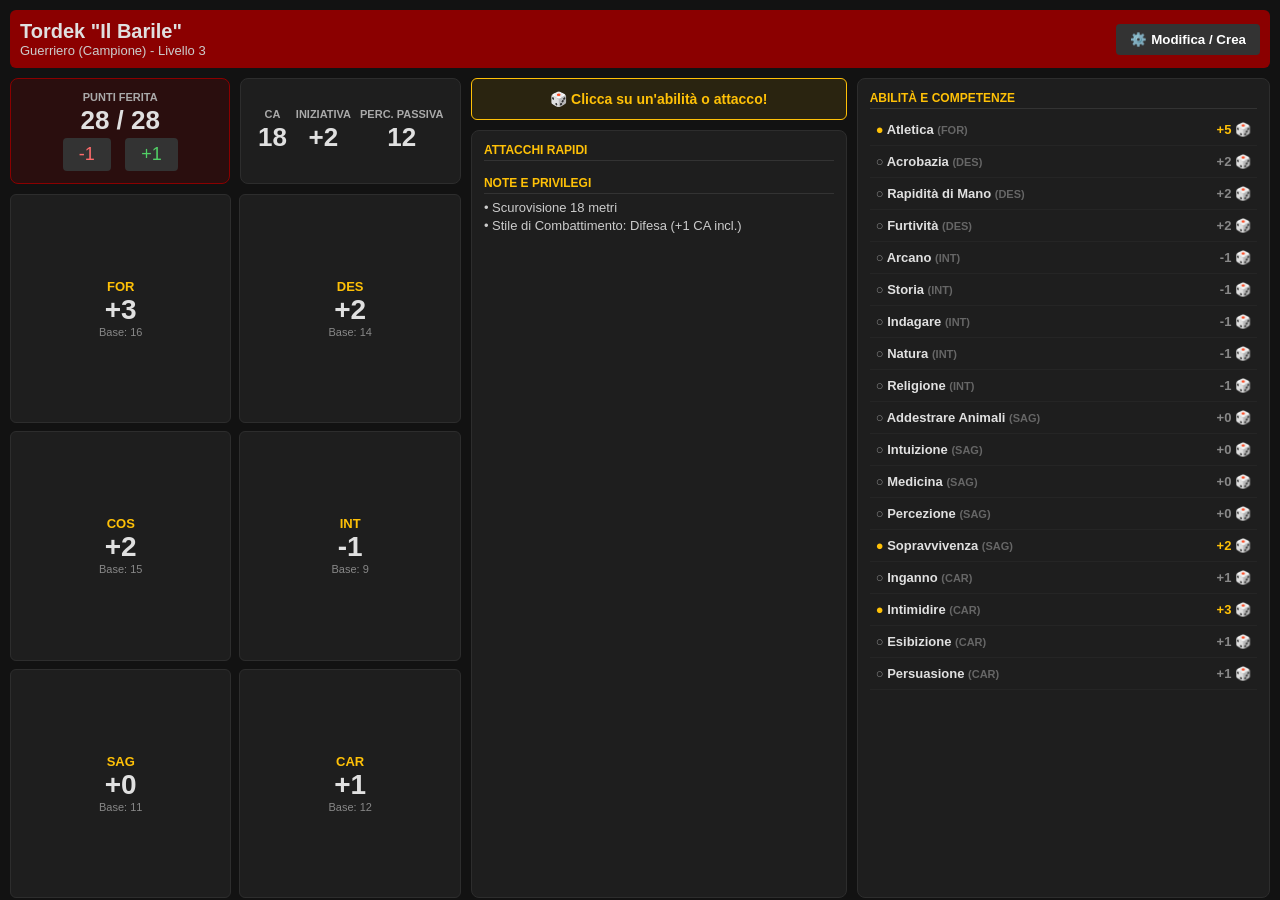
==== Scheda personaggio DND web/index.html @ 630c01a8 "Add files via upload" ====
<!DOCTYPE html>
<html lang="it">
<head>
    <meta charset="UTF-8">
    <meta name="viewport" content="width=device-width, initial-scale=1.0, maximum-scale=1.0, user-scalable=no">
    <title>Scheda D&D 5e</title>
    <link rel="manifest" href="manifest.json">
    <!-- Collegamento allo stile esterno -->
    <link rel="stylesheet" href="style.css">
</head>
<body>

    <header>
        <div>
            <h1 id="header-nome">Caricamento...</h1>
            <p id="header-classe">Attendere prego</p>
        </div>
        <button class="btn-header" onclick="switchSchermata()">⚙️ Modifica / Crea</button>
    </header>

    <!-- 1. VISTA SCHERMA DI GIOCO -->
    <div id="schermata-gioco" class="dashboard">
        <!-- Colonna Sinistra (Vitali + Caratteristiche) -->
        <div class="col-sinistra">
            <div class="row-vitali">
                <div class="card card-pf box-vitale">
                    <h3>Punti Ferita</h3>
                    <div class="valore"><span id="pf-attuali">0</span> / <span id="pf-massimi">0</span></div>
                    <div>
                        <button class="btn-pf meno" onclick="modificaPF(-1)">-1</button>
                        <button class="btn-pf piu" onclick="modificaPF(1)">+1</button>
                    </div>
                </div>
                <div class="card box-vitale" style="display: flex; align-items: center; justify-content: space-around;">
                    <div><h3>CA</h3><div class="valore" id="valore-ca">0</div></div>
                    <div><h3>Iniziativa</h3><div class="valore" id="valore-iniz">0</div></div>
                    <div><h3>Perc. Passiva</h3><div class="valore" id="valore-perc">0</div></div>
                </div>
            </div>
            <div class="griglia-carat" id="contenitore-caratteristiche"></div>
        </div>

        <!-- Colonna Centrale (Attacchi + Note) -->
        <div class="col-destra">
            <div class="box-dadi" id="display-tiri">🎲 Clicca su un'abilità o attacco!</div>
            <div class="card" style="flex-grow: 1; overflow-y: auto;">
                <div class="sezione-titolo">Attacchi Rapidi</div>
                <ul class="lista-interattiva" id="contenitore-attacchi"></ul>
                <div class="sezione-titolo" style="margin-top: 15px;">Note e Privilegi</div>
                <div id="contenitore-note" style="font-size: 13px; white-space: pre-line; color:#ccc; line-height: 1.4;"></div>
            </div>
        </div>

        <!-- Colonna Destra (Tutte le 18 Abilità) -->
        <div class="col-destra" style="flex: 1.1;">
            <div class="card" style="height: 100%; overflow-y: auto;">
                <div class="sezione-titolo">Abilità e Competenze</div>
                <ul class="lista-interattiva" id="contenitore-competenze"></ul>
            </div>
        </div>
    </div>

    <!-- 2. VISTA PANNELLO DI MODIFICA (FORM) -->
    <div id="schermata-editor">
        <div class="form-group">
            <label>Nome Personaggio</label>
            <input type="text" id="input-nome">
        </div>
        <div class="form-group">
            <label>Classe e Livello</label>
            <input type="text" id="input-classe">
        </div>
        <div style="display: flex; gap: 10px; margin-bottom: 10px;">
            <div class="form-group" style="flex:1;">
                <label>PF Massimi</label>
                <input type="number" id="input-pf">
            </div>
            <div class="form-group" style="flex:1;">
                <label>Classe Armatura (CA)</label>
                <input type="number" id="input-ca">
            </div>
            <div class="form-group" style="flex:1;">
                <label>Iniziativa</label>
                <input type="number" id="input-iniz">
            </div>
            <div class="form-group" style="flex:1;">
                <label>Perc. Passiva</label>
                <input type="number" id="input-perc">
            </div>
            <div class="form-group" style="flex:1;">
                <label>Bonus Comp.</label>
                <input type="number" id="input-bonus-comp">
            </div>
        </div>

        <label style="display:block; font-size:11px; color:#ffc107; font-weight:bold; margin-bottom:4px;">CARATTERISTICHE (Punteggi Base)</label>
        <div class="griglia-form-carat">
            <div class="form-group"><label>FOR</label><input type="number" id="input-for"></div>
            <div class="form-group"><label>DES</label><input type="number" id="input-des"></div>
            <div class="form-group"><label>COS</label><input type="number" id="input-cos"></div>
            <div class="form-group"><label>INT</label><input type="number" id="input-int"></div>
            <div class="form-group"><label>SAG</label><input type="number" id="input-sag"></div>
            <div class="form-group"><label>CAR</label><input type="number" id="input-car"></div>
        </div>

        <div class="form-group">
            <label>Attacchi Rapidi (Formato: Nome,Bonus,Danno; Nome,Bonus,Danno)</label>
            <input type="text" id="input-attacchi">
        </div>

        <div class="form-group">
            <label>Competenze Abilità (Scrivi separate da virgola)</label>
            <input type="text" id="input-competenze">
        </div>

        <div class="form-group">
            <label>Note e Privilegi</label>
            <textarea id="input-note" rows="4"></textarea>
        </div>

        <button class="btn-salva" onclick="salvaDatiPersonaggio()">💾 Salva nel Tablet</button>
    </div>

    <!-- Collegamento script nell'ordine corretto -->
    <script src="js/data.js"></script>
    <script src="js/logic.js"></script>
    <script>
        // Avvio dell'app e Service Worker
        window.onload = function() {
            inizializzaApp();
        };
        if ('serviceWorker' in navigator) { 
            navigator.serviceWorker.register('sw.js'); 
        }
    </script>
</body>
</html>
---- Scheda personaggio DND web/style.css ----
/* style.css */

* { 
    box-sizing: border-box; 
    margin: 0; 
    padding: 0; 
}

body { 
    background-color: #121212; 
    color: #e0e0e0; 
    font-family: 'Segoe UI', sans-serif; 
    padding: 10px; 
    height: 100vh;
    overflow: hidden;
}

header { 
    background-color: #8b0000; 
    padding: 10px; 
    border-radius: 6px; 
    margin-bottom: 10px; 
    display: flex; 
    justify-content: space-between; 
    align-items: center; 
}

header h1 {
    font-size: 20px;
}

header p {
    font-size: 13px;
    color: #ccc;
}

.btn-header { 
    background: #333; 
    color: white; 
    border: none; 
    padding: 8px 14px; 
    border-radius: 4px; 
    cursor: pointer; 
    font-weight: bold; 
}

/* DASHBOARD A TRE COLONNE (OTTIMIZZATA TABLET) */
.dashboard { 
    display: flex; 
    gap: 10px; 
    height: calc(100vh - 80px); 
}

.col-sinistra { 
    flex: 1.2; 
    display: flex; 
    flex-direction: column; 
    gap: 10px; 
}

.col-destra { 
    flex: 1; 
    display: flex;
    flex-direction: column;
    gap: 10px;
}

.card { 
    background-color: #1e1e1e; 
    border-radius: 8px; 
    padding: 12px; 
    border: 1px solid #2d2d2d; 
}

.card-pf { 
    background-color: rgba(139, 0, 0, 0.2); 
    border: 1px solid #8b0000; 
}

.row-vitali { 
    display: flex; 
    gap: 10px; 
}

.box-vitale { 
    flex: 1; 
    text-align: center; 
}

.box-vitale h3 { 
    font-size: 11px; 
    color: #aaaaaa; 
    text-transform: uppercase; 
}

.box-vitale .valore { 
    font-size: 26px; 
    font-weight: bold; 
    margin: 2px 0; 
}

.btn-pf { 
    background: #333; 
    color: #fff; 
    border: none; 
    padding: 6px 16px; 
    font-size: 18px; 
    border-radius: 4px; 
    cursor: pointer; 
    margin: 0 5px; 
}

.btn-pf.meno { color: #ff6b6b; }
.btn-pf.piu { color: #51cf66; }

/* GRIGLIA CARATTERISTICHE */
.griglia-carat { 
    display: grid; 
    grid-template-columns: repeat(2, 1fr); 
    gap: 8px; 
    flex-grow: 1; 
}

@media (orientation: portrait) {
    body {
        overflow-y: auto; /* Permette lo scorrimento di tutta la pagina */
        height: auto;
    }

    .dashboard { 
        display: flex;
        flex-direction: column; /* Le colonne si posizionano una SOTTO l'altra */
        height: auto; 
        gap: 15px;
    }

    .col-sinistra, .col-destra { 
        flex: none; 
        width: 100%; /* Ogni blocco occupa tutta la larghezza dello schermo */
    }

    /* In verticale abbiamo più spazio in larghezza per riga: 
       portiamo la griglia delle caratteristiche a 3 colonne! */
    .griglia-carat { 
        grid-template-columns: repeat(3, 1fr); 
    }
    
    /* Impediamo alle schede interne di bloccarsi, lasciamole fluire */
    .card {
        height: auto !important;
        max-height: none !important;
    }
    
    /* Il box dei tiri di dado lo fissiamo in alto o lo rendiamo ben visibile */
    .box-dadi {
        position: sticky;
        top: 0;
        z-index: 10;
        box-shadow: 0 4px 10px rgba(0,0,0,0.5);
    }
}

.box-carat { 
    background: #1e1e1e; 
    border: 1px solid #2d2d2d; 
    border-radius: 6px; 
    text-align: center; 
    display: flex;
    flex-direction: column;
    justify-content: center;
    padding: 5px;
}

.box-carat .nome-carat { 
    font-weight: bold; 
    color: #ffc107; 
    font-size: 13px; 
}

.box-carat .mod-carat { 
    font-size: 28px; 
    font-weight: bold; 
}

.box-carat .base-carat { 
    font-size: 11px; 
    color: #888; 
}

/* PANNELLO TIRI E LISTE */
.box-dadi { 
    background: rgba(255, 193, 7, 0.1); 
    border: 1px solid #ffc107; 
    color: #ffc107; 
    padding: 12px; 
    border-radius: 6px; 
    font-weight: bold; 
    font-size: 14px; 
    text-align: center;
}

.sezione-titolo { 
    font-size: 12px; 
    font-weight: bold; 
    color: #ffc107; 
    margin-bottom: 5px; 
    text-transform: uppercase; 
    border-bottom: 1px solid #333; 
    padding-bottom: 3px; 
}

.lista-interattiva { 
    list-style: none; 
}

.elemento-cliccabile { 
    padding: 8px 6px; 
    border-bottom: 1px solid #252525; 
    cursor: pointer; 
    display: flex; 
    justify-content: space-between; 
    align-items: center; 
}

.elemento-cliccabile:hover { 
    background-color: #252525; 
}

.elemento-cliccabile .nome { 
    font-weight: bold; 
    font-size: 13px; 
}

.elemento-cliccabile .sottotitolo { 
    font-size: 11px; 
    color: #aaa; 
}

/* SCHERMATA FORM EDITOR */
#schermata-editor { 
    display: none; 
    background-color: #1e1e1e; 
    padding: 15px; 
    border-radius: 8px; 
    border: 1px solid #2d2d2d; 
    max-height: calc(100vh - 80px); 
    overflow-y: auto; 
}

.form-group { 
    margin-bottom: 10px; 
}

.form-group label { 
    display: block; 
    font-size: 11px; 
    color: #ffc107; 
    margin-bottom: 3px; 
    font-weight: bold; 
}

.form-group input, .form-group textarea { 
    width: 100%; 
    background: #2d2d2d; 
    border: 1px solid #444; 
    padding: 8px; 
    color: white; 
    border-radius: 4px; 
    font-size: 14px;
}

.griglia-form-carat { 
    display: grid; 
    grid-template-columns: repeat(6, 1fr); 
    gap: 8px; 
    margin-bottom: 10px; 
}

.btn-salva { 
    background: #51cf66; 
    color: white; 
    padding: 12px; 
    border: none; 
    border-radius: 4px; 
    font-weight: bold; 
    cursor: pointer; 
    width: 100%; 
    font-size: 16px; 
}
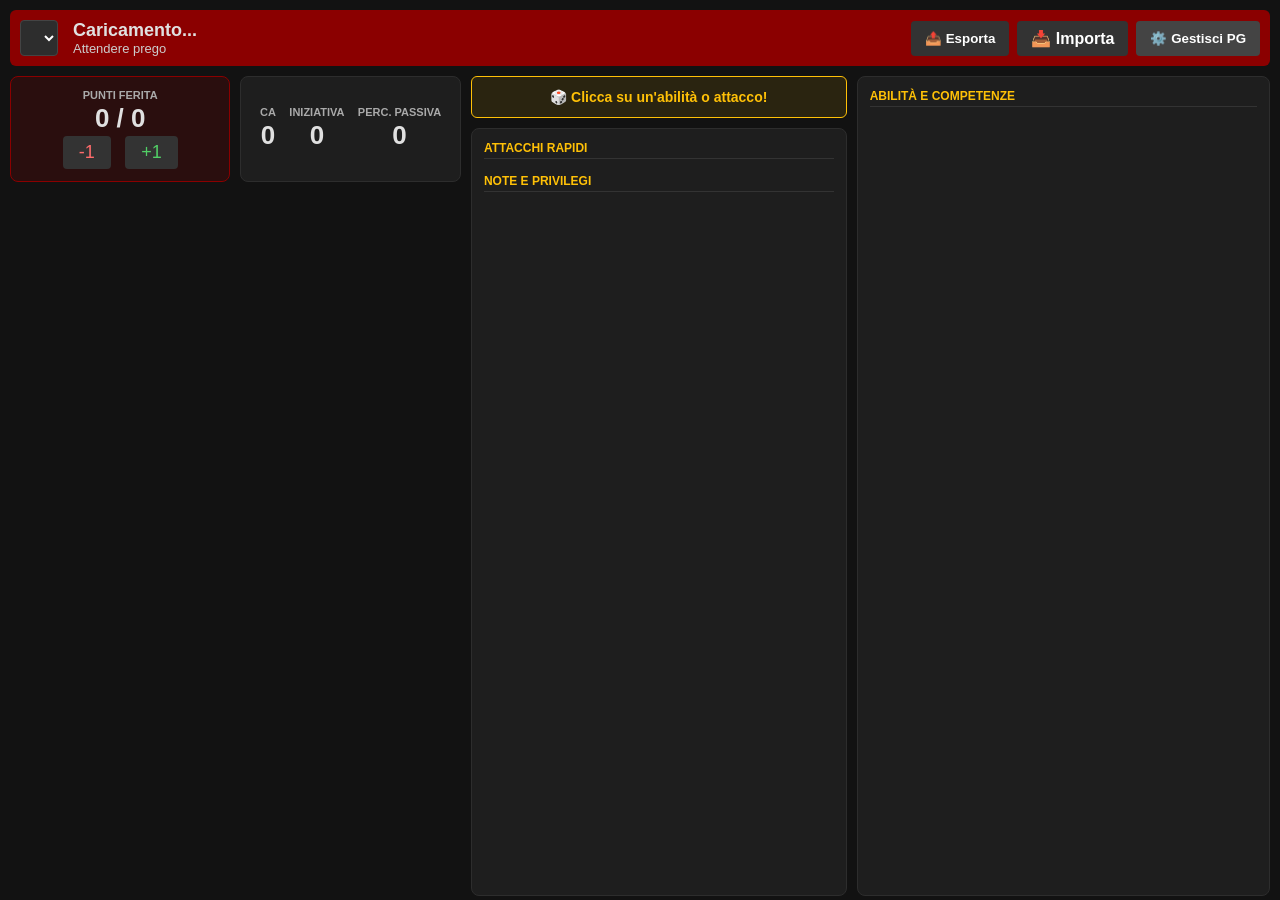
==== commit f317fcac: "Add files via upload" ====
--- a/Scheda personaggio DND web/index.html
+++ b/Scheda personaggio DND web/index.html
@@ -3,24 +3,32 @@
 <head>
     <meta charset="UTF-8">
     <meta name="viewport" content="width=device-width, initial-scale=1.0, maximum-scale=1.0, user-scalable=no">
-    <title>Scheda D&D 5e</title>
+    <title>Scheda D&D 5e Multi-PG</title>
     <link rel="manifest" href="manifest.json">
-    <!-- Collegamento allo stile esterno -->
     <link rel="stylesheet" href="style.css">
 </head>
 <body>
 
     <header>
-        <div>
-            <h1 id="header-nome">Caricamento...</h1>
-            <p id="header-classe">Attendere prego</p>
+        <div style="display: flex; align-items: center; gap: 15px;">
+            <!-- Menu a tendina per cambiare al volo personaggio -->
+            <select id="selettore-pg" onchange="cambiaPersonaggio(this.value)" style="background:#2d2d2d; color:white; border:1px solid #444; padding:8px; font-weight:bold; border-radius:4px; font-size:14px; max-width:180px;"></select>
+            <div>
+                <h1 id="header-nome" style="font-size:18px;">Caricamento...</h1>
+                <p id="header-classe">Attendere prego</p>
+            </div>
         </div>
-        <button class="btn-header" onclick="switchSchermata()">⚙️ Modifica / Crea</button>
+        <div style="display:flex; gap:8px;">
+            <button class="btn-header" onclick="esportaDatiDND()">📤 Esporta</button>
+            <label class="btn-header" style="cursor:pointer; display:inline-block;">
+                📥 Importa <input type="file" id="file-import" accept=".json" onchange="importiDatiDND(event)" style="display:none;">
+            </label>
+            <button class="btn-header" style="background:#444;" onclick="switchSchermata()">⚙️ Gestisci PG</button>
+        </div>
     </header>
 
     <!-- 1. VISTA SCHERMA DI GIOCO -->
     <div id="schermata-gioco" class="dashboard">
-        <!-- Colonna Sinistra (Vitali + Caratteristiche) -->
         <div class="col-sinistra">
             <div class="row-vitali">
                 <div class="card card-pf box-vitale">
@@ -40,7 +48,6 @@
             <div class="griglia-carat" id="contenitore-caratteristiche"></div>
         </div>
 
-        <!-- Colonna Centrale (Attacchi + Note) -->
         <div class="col-destra">
             <div class="box-dadi" id="display-tiri">🎲 Clicca su un'abilità o attacco!</div>
             <div class="card" style="flex-grow: 1; overflow-y: auto;">
@@ -51,7 +58,6 @@
             </div>
         </div>
 
-        <!-- Colonna Destra (Tutte le 18 Abilità) -->
         <div class="col-destra" style="flex: 1.1;">
             <div class="card" style="height: 100%; overflow-y: auto;">
                 <div class="sezione-titolo">Abilità e Competenze</div>
@@ -62,6 +68,16 @@
 
     <!-- 2. VISTA PANNELLO DI MODIFICA (FORM) -->
     <div id="schermata-editor">
+        <!-- Scelta Azione (Modifica o Nuovo) -->
+        <div class="card" style="margin-bottom: 15px; background: #252525; display:flex; gap:20px; padding:10px;">
+            <label style="color:white; font-weight:bold; font-size:14px; cursor:pointer;">
+                <input type="radio" name="azione-pg" id="editor-modifica" checked> ✏️ Modifica Personaggio Attuale
+            </label>
+            <label style="color:#ffc107; font-weight:bold; font-size:14px; cursor:pointer;">
+                <input type="radio" name="azione-pg" id="editor-nuovo"> ➕ Crea un NUOVO Personaggio
+            </label>
+        </div>
+
         <div class="form-group">
             <label>Nome Personaggio</label>
             <input type="text" id="input-nome">
@@ -93,7 +109,7 @@
             </div>
         </div>
 
-        <label style="display:block; font-size:11px; color:#ffc107; font-weight:bold; margin-bottom:4px;">CARATTERISTICHE (Punteggi Base)</label>
+        <label style="display:block; font-size:11px; color:#ffc107; font-weight:bold; margin-bottom:4px;">CARATTERISTICHE</label>
         <div class="griglia-form-carat">
             <div class="form-group"><label>FOR</label><input type="number" id="input-for"></div>
             <div class="form-group"><label>DES</label><input type="number" id="input-des"></div>
@@ -104,12 +120,12 @@
         </div>
 
         <div class="form-group">
-            <label>Attacchi Rapidi (Formato: Nome,Bonus,Danno; Nome,Bonus,Danno)</label>
+            <label>Attacchi Rapidi (Nome,Bonus,Danno; Nome,Bonus,Danno)</label>
             <input type="text" id="input-attacchi">
         </div>
 
         <div class="form-group">
-            <label>Competenze Abilità (Scrivi separate da virgola)</label>
+            <label>Competenze Abilità (Usa * per la Maestria)</label>
             <input type="text" id="input-competenze">
         </div>
 
@@ -118,14 +134,15 @@
             <textarea id="input-note" rows="4"></textarea>
         </div>
 
-        <button class="btn-salva" onclick="salvaDatiPersonaggio()">💾 Salva nel Tablet</button>
+        <div style="display:flex; gap:10px; margin-top:15px;">
+            <button class="btn-salva" onclick="salvaDatiPersonaggio()">💾 Salva Modifiche / Nuovo</button>
+            <button class="btn-salva" style="background:#8b0000; max-width:200px;" onclick="eliminaPersonaggioCorrente()">🗑️ Elimina PG</button>
+        </div>
     </div>
 
-    <!-- Collegamento script nell'ordine corretto -->
     <script src="js/data.js"></script>
     <script src="js/logic.js"></script>
     <script>
-        // Avvio dell'app e Service Worker
         window.onload = function() {
             inizializzaApp();
         };
